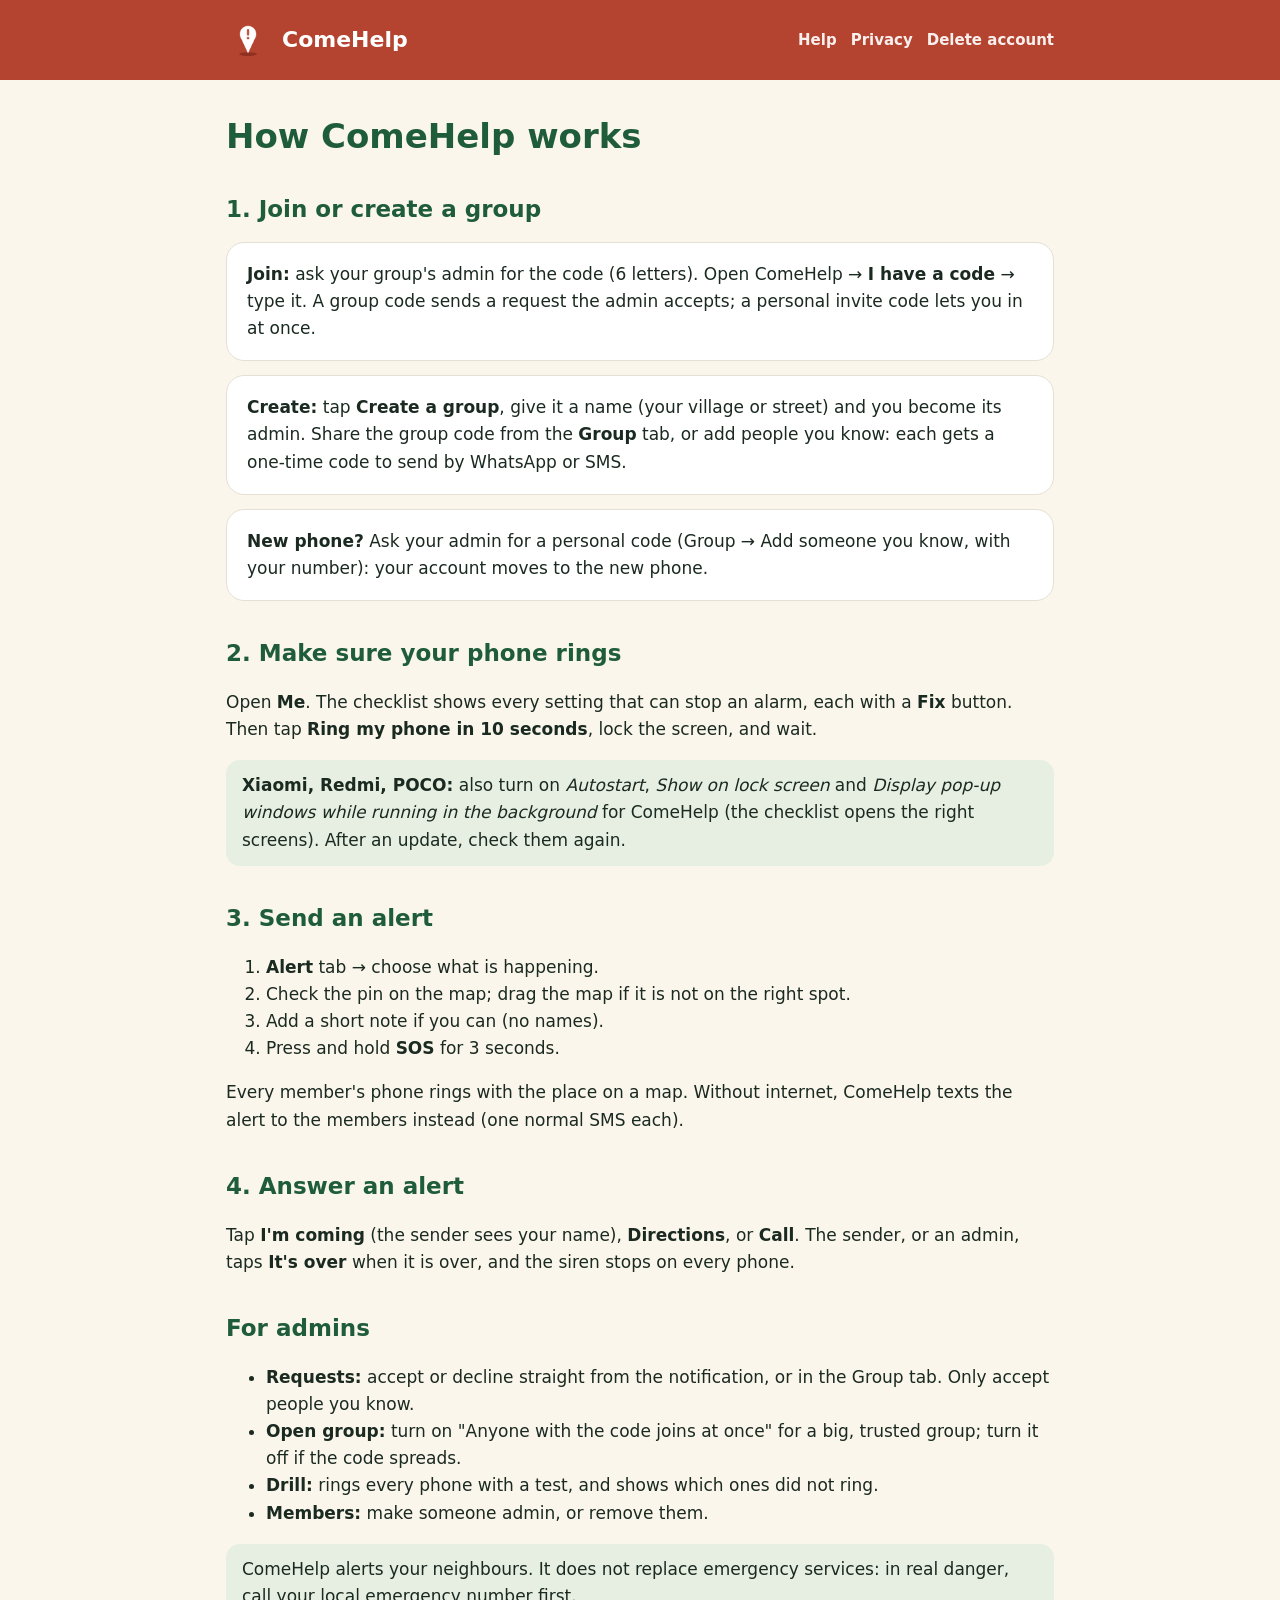
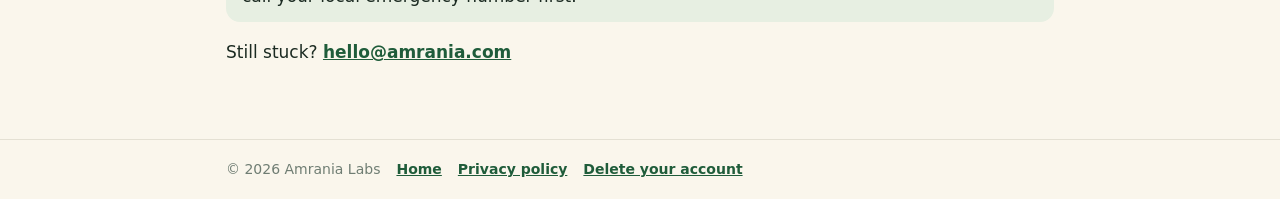
==== help.html @ ca57d13d "ComeHelp website: home, help, privacy policy, account deletion Co-Authored-By: Claude Opus 5.5 <nore" ====
<!doctype html>
<html lang="en">
<head>
<meta charset="utf-8">
<meta name="viewport" content="width=device-width, initial-scale=1">
<title>ComeHelp help</title>
<link rel="icon" href="icon-512.png">
<link rel="stylesheet" href="style.css">
</head>
<body>
<header><div class="in"><img src="icon-512.png" alt=""><a href="./">ComeHelp</a>
<nav><a href="help.html">Help</a><a href="privacy.html">Privacy</a><a href="delete-account.html">Delete account</a></nav></div></header>
<main>
<h1>How ComeHelp works</h1>

<h2>1. Join or create a group</h2>
<div class="card"><b>Join:</b> ask your group's admin for the code (6 letters). Open ComeHelp → <b>I have a code</b> → type it. A group code sends a request the admin accepts; a personal invite code lets you in at once.</div>
<div class="card"><b>Create:</b> tap <b>Create a group</b>, give it a name (your village or street) and you become its admin. Share the group code from the <b>Group</b> tab, or add people you know: each gets a one-time code to send by WhatsApp or SMS.</div>
<div class="card"><b>New phone?</b> Ask your admin for a personal code (Group → Add someone you know, with your number): your account moves to the new phone.</div>

<h2>2. Make sure your phone rings</h2>
<p>Open <b>Me</b>. The checklist shows every setting that can stop an alarm, each with a <b>Fix</b> button. Then tap <b>Ring my phone in 10 seconds</b>, lock the screen, and wait.</p>
<div class="note"><b>Xiaomi, Redmi, POCO:</b> also turn on <i>Autostart</i>, <i>Show on lock screen</i> and <i>Display pop-up windows while running in the background</i> for ComeHelp (the checklist opens the right screens). After an update, check them again.</div>

<h2>3. Send an alert</h2>
<ol>
<li><b>Alert</b> tab → choose what is happening.</li>
<li>Check the pin on the map; drag the map if it is not on the right spot.</li>
<li>Add a short note if you can (no names).</li>
<li>Press and hold <b>SOS</b> for 3 seconds.</li>
</ol>
<p>Every member's phone rings with the place on a map. Without internet, ComeHelp texts the alert to the members instead (one normal SMS each).</p>

<h2>4. Answer an alert</h2>
<p>Tap <b>I'm coming</b> (the sender sees your name), <b>Directions</b>, or <b>Call</b>. The sender, or an admin, taps <b>It's over</b> when it is over, and the siren stops on every phone.</p>

<h2>For admins</h2>
<ul>
<li><b>Requests:</b> accept or decline straight from the notification, or in the Group tab. Only accept people you know.</li>
<li><b>Open group:</b> turn on "Anyone with the code joins at once" for a big, trusted group; turn it off if the code spreads.</li>
<li><b>Drill:</b> rings every phone with a test, and shows which ones did not ring.</li>
<li><b>Members:</b> make someone admin, or remove them.</li>
</ul>

<p class="note">ComeHelp alerts your neighbours. It does not replace emergency services: in real danger, call your local emergency number first.</p>
<p>Still stuck? <a href="mailto:hello@amrania.com">hello@amrania.com</a></p>
</main>
<footer><div class="in"><span>© 2026 Amrania Labs</span><a href="./">Home</a><a href="privacy.html">Privacy policy</a><a href="delete-account.html">Delete your account</a></div></footer>
</body>
</html>
---- style.css ----
:root { --red: #b4442f; --green: #1f5c3a; --cream: #faf6ec; --ink: #1b2a21; --muted: #6f7d73; --line: #e4e0d3; --soft: #e7efe2; }
* { box-sizing: border-box; }
body { margin: 0; background: var(--cream); color: var(--ink); font: 17px/1.6 system-ui, -apple-system, "Segoe UI", Roboto, "Noto Sans Arabic", sans-serif; }
a { color: var(--green); font-weight: 600; }
header { background: var(--red); color: #fff; }
header .in { max-width: 860px; margin: 0 auto; padding: 18px 16px; display: flex; align-items: center; gap: 12px; }
header img { width: 44px; height: 44px; border-radius: 10px; }
header a { color: #fff; text-decoration: none; font-size: 22px; font-weight: 800; }
header nav { margin-inline-start: auto; display: flex; gap: 14px; flex-wrap: wrap; }
header nav a { font-size: 15px; font-weight: 600; opacity: .92; }
main { max-width: 860px; margin: 0 auto; padding: 28px 16px 56px; }
h1 { font-size: 34px; line-height: 1.2; margin: 8px 0 12px; color: var(--green); }
h2 { font-size: 23px; margin: 34px 0 10px; color: var(--green); }
h3 { font-size: 18px; margin: 22px 0 6px; }
.lead { font-size: 20px; color: var(--muted); }
.card { background: #fff; border: 1px solid var(--line); border-radius: 18px; padding: 18px 20px; margin: 14px 0; }
.grid { display: grid; grid-template-columns: repeat(auto-fit, minmax(230px, 1fr)); gap: 12px; }
.btn { display: inline-block; background: var(--green); color: #fff; padding: 14px 22px; border-radius: 999px; text-decoration: none; font-weight: 700; margin: 6px 8px 6px 0; }
.btn.alt { background: #fff; color: var(--green); border: 2px solid var(--green); }
.note { background: var(--soft); border-radius: 14px; padding: 12px 16px; }
table { width: 100%; border-collapse: collapse; font-size: 15px; }
th, td { text-align: start; padding: 8px 6px; border-bottom: 1px solid var(--line); vertical-align: top; }
footer { border-top: 1px solid var(--line); color: var(--muted); font-size: 14px; }
footer .in { max-width: 860px; margin: 0 auto; padding: 18px 16px; display: flex; gap: 16px; flex-wrap: wrap; }
[dir="rtl"] { font-family: "Noto Sans Arabic", system-ui, sans-serif; }
@media (max-width: 520px) { h1 { font-size: 28px; } header nav { width: 100%; margin: 0; } header .in { flex-wrap: wrap; } }
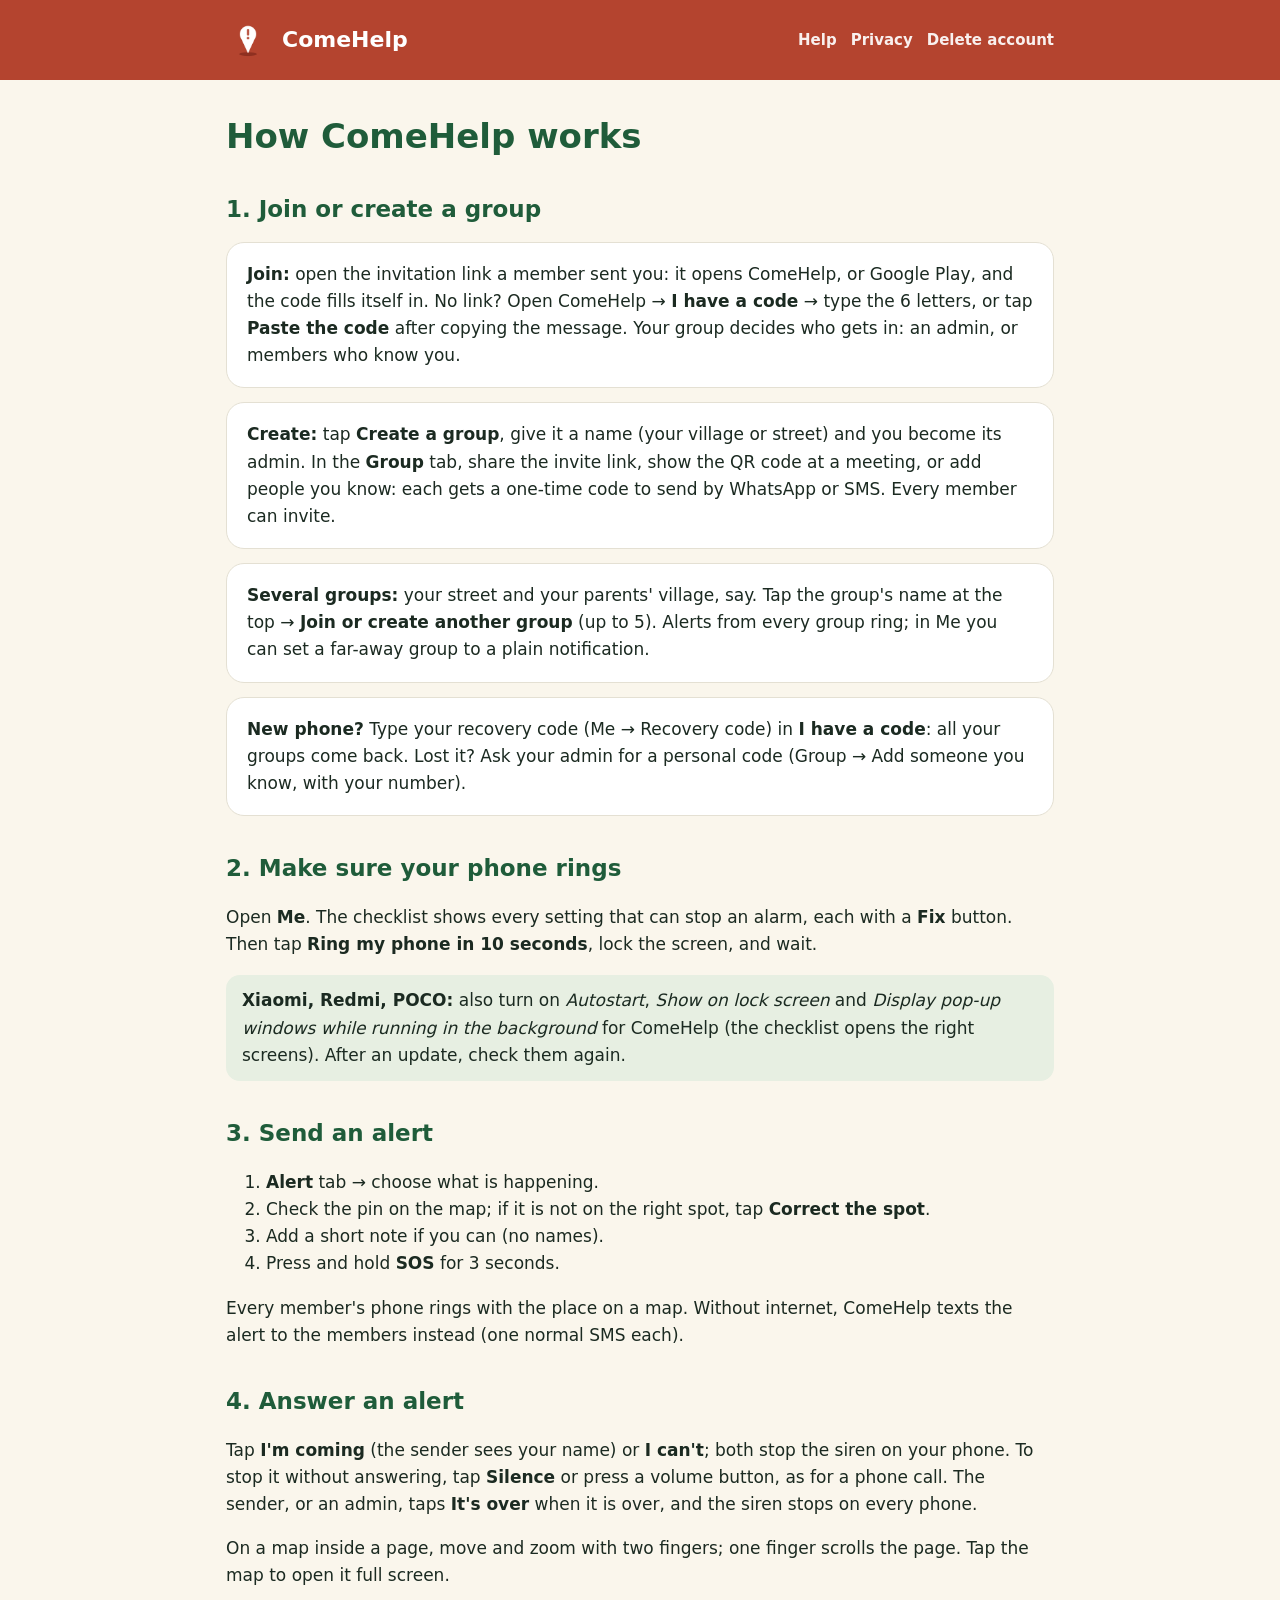
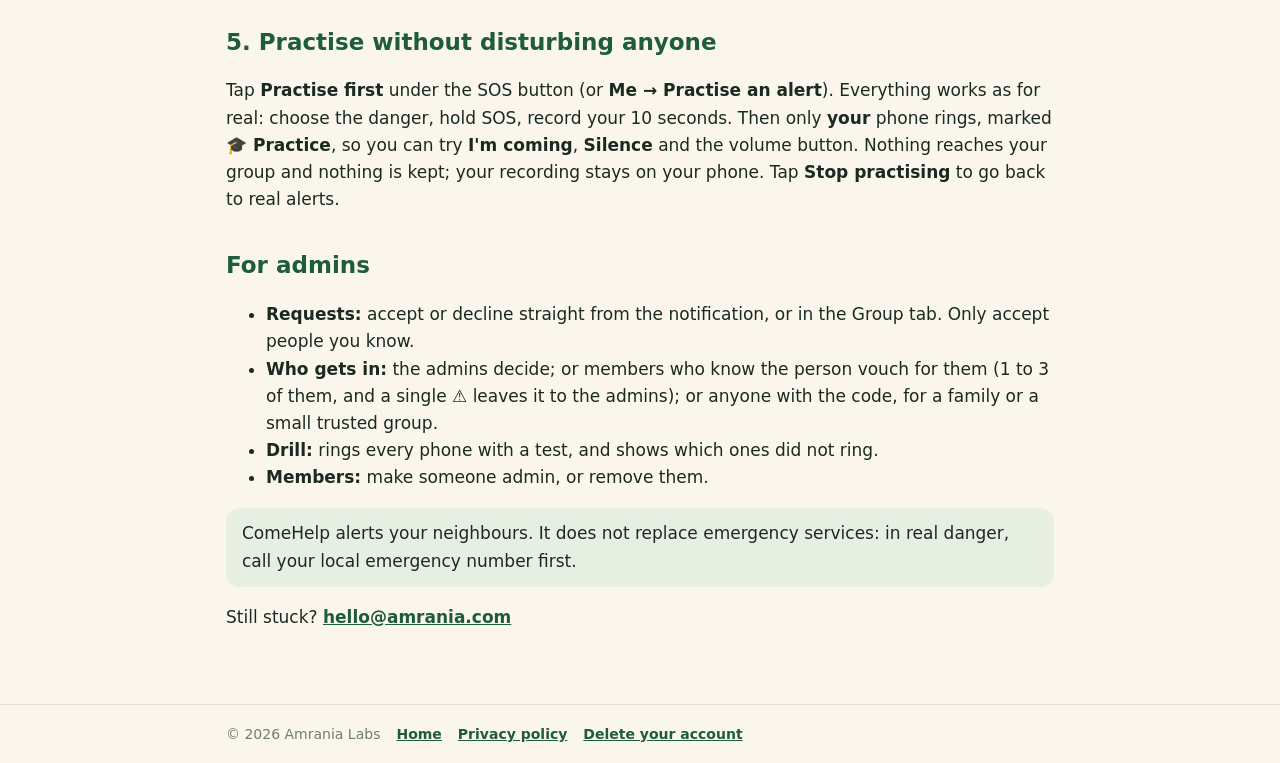
==== commit cd7a9d32: "1.2: join.html (invite links open the app with the code filled in), help for several groups, vouchin" ====
--- a/help.html
+++ b/help.html
@@ -14,9 +14,10 @@
 <h1>How ComeHelp works</h1>
 
 <h2>1. Join or create a group</h2>
-<div class="card"><b>Join:</b> ask your group's admin for the code (6 letters). Open ComeHelp → <b>I have a code</b> → type it. A group code sends a request the admin accepts; a personal invite code lets you in at once.</div>
-<div class="card"><b>Create:</b> tap <b>Create a group</b>, give it a name (your village or street) and you become its admin. Share the group code from the <b>Group</b> tab, or add people you know: each gets a one-time code to send by WhatsApp or SMS.</div>
-<div class="card"><b>New phone?</b> Ask your admin for a personal code (Group → Add someone you know, with your number): your account moves to the new phone.</div>
+<div class="card"><b>Join:</b> open the invitation link a member sent you: it opens ComeHelp, or Google Play, and the code fills itself in. No link? Open ComeHelp → <b>I have a code</b> → type the 6 letters, or tap <b>Paste the code</b> after copying the message. Your group decides who gets in: an admin, or members who know you.</div>
+<div class="card"><b>Create:</b> tap <b>Create a group</b>, give it a name (your village or street) and you become its admin. In the <b>Group</b> tab, share the invite link, show the QR code at a meeting, or add people you know: each gets a one-time code to send by WhatsApp or SMS. Every member can invite.</div>
+<div class="card"><b>Several groups:</b> your street and your parents' village, say. Tap the group's name at the top → <b>Join or create another group</b> (up to 5). Alerts from every group ring; in Me you can set a far-away group to a plain notification.</div>
+<div class="card"><b>New phone?</b> Type your recovery code (Me → Recovery code) in <b>I have a code</b>: all your groups come back. Lost it? Ask your admin for a personal code (Group → Add someone you know, with your number).</div>
 
 <h2>2. Make sure your phone rings</h2>
 <p>Open <b>Me</b>. The checklist shows every setting that can stop an alarm, each with a <b>Fix</b> button. Then tap <b>Ring my phone in 10 seconds</b>, lock the screen, and wait.</p>
@@ -25,19 +26,23 @@
 <h2>3. Send an alert</h2>
 <ol>
 <li><b>Alert</b> tab → choose what is happening.</li>
-<li>Check the pin on the map; drag the map if it is not on the right spot.</li>
+<li>Check the pin on the map; if it is not on the right spot, tap <b>Correct the spot</b>.</li>
 <li>Add a short note if you can (no names).</li>
 <li>Press and hold <b>SOS</b> for 3 seconds.</li>
 </ol>
 <p>Every member's phone rings with the place on a map. Without internet, ComeHelp texts the alert to the members instead (one normal SMS each).</p>
 
 <h2>4. Answer an alert</h2>
-<p>Tap <b>I'm coming</b> (the sender sees your name), <b>Directions</b>, or <b>Call</b>. The sender, or an admin, taps <b>It's over</b> when it is over, and the siren stops on every phone.</p>
+<p>Tap <b>I'm coming</b> (the sender sees your name) or <b>I can't</b>; both stop the siren on your phone. To stop it without answering, tap <b>Silence</b> or press a volume button, as for a phone call. The sender, or an admin, taps <b>It's over</b> when it is over, and the siren stops on every phone.</p>
+<p>On a map inside a page, move and zoom with two fingers; one finger scrolls the page. Tap the map to open it full screen.</p>
+
+<h2>5. Practise without disturbing anyone</h2>
+<p>Tap <b>Practise first</b> under the SOS button (or <b>Me → Practise an alert</b>). Everything works as for real: choose the danger, hold SOS, record your 10 seconds. Then only <b>your</b> phone rings, marked <b>🎓 Practice</b>, so you can try <b>I'm coming</b>, <b>Silence</b> and the volume button. Nothing reaches your group and nothing is kept; your recording stays on your phone. Tap <b>Stop practising</b> to go back to real alerts.</p>
 
 <h2>For admins</h2>
 <ul>
 <li><b>Requests:</b> accept or decline straight from the notification, or in the Group tab. Only accept people you know.</li>
-<li><b>Open group:</b> turn on "Anyone with the code joins at once" for a big, trusted group; turn it off if the code spreads.</li>
+<li><b>Who gets in:</b> the admins decide; or members who know the person vouch for them (1 to 3 of them, and a single ⚠ leaves it to the admins); or anyone with the code, for a family or a small trusted group.</li>
 <li><b>Drill:</b> rings every phone with a test, and shows which ones did not ring.</li>
 <li><b>Members:</b> make someone admin, or remove them.</li>
 </ul>
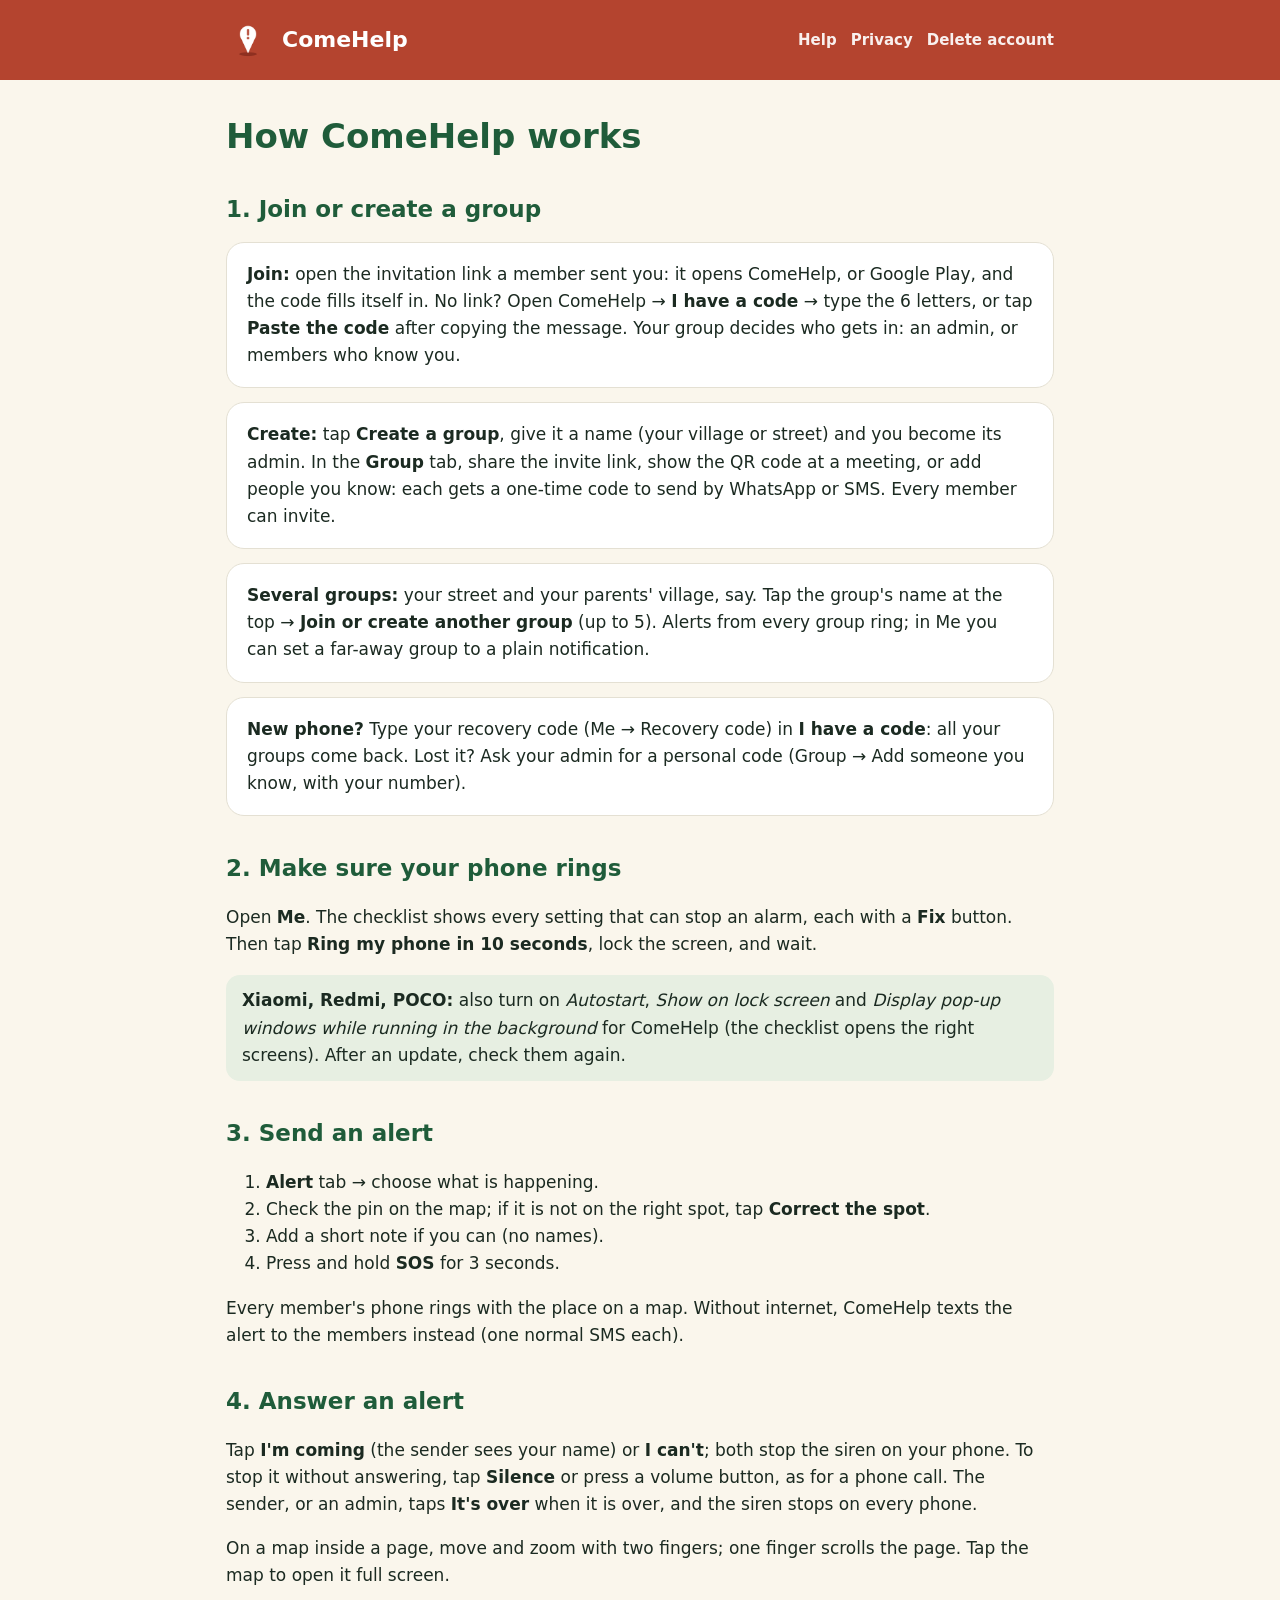
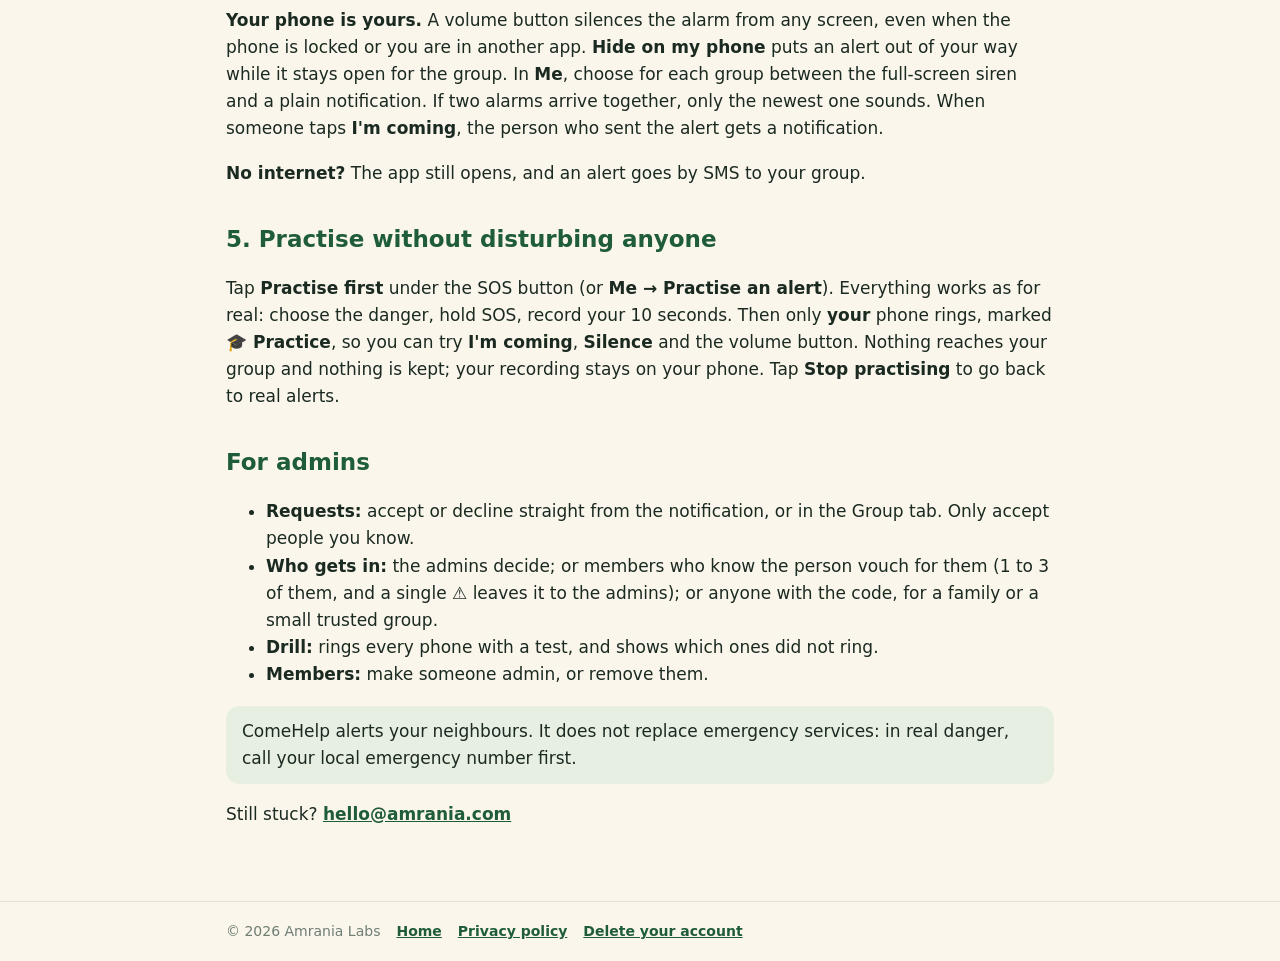
==== commit 84765ade: "Help: your phone is yours (volume button anywhere, hide an alert, siren or notification per group), " ====
--- a/help.html
+++ b/help.html
@@ -35,6 +35,8 @@
 <h2>4. Answer an alert</h2>
 <p>Tap <b>I'm coming</b> (the sender sees your name) or <b>I can't</b>; both stop the siren on your phone. To stop it without answering, tap <b>Silence</b> or press a volume button, as for a phone call. The sender, or an admin, taps <b>It's over</b> when it is over, and the siren stops on every phone.</p>
 <p>On a map inside a page, move and zoom with two fingers; one finger scrolls the page. Tap the map to open it full screen.</p>
+<p><b>Your phone is yours.</b> A volume button silences the alarm from any screen, even when the phone is locked or you are in another app. <b>Hide on my phone</b> puts an alert out of your way while it stays open for the group. In <b>Me</b>, choose for each group between the full-screen siren and a plain notification. If two alarms arrive together, only the newest one sounds. When someone taps <b>I'm coming</b>, the person who sent the alert gets a notification.</p>
+<p><b>No internet?</b> The app still opens, and an alert goes by SMS to your group.</p>
 
 <h2>5. Practise without disturbing anyone</h2>
 <p>Tap <b>Practise first</b> under the SOS button (or <b>Me → Practise an alert</b>). Everything works as for real: choose the danger, hold SOS, record your 10 seconds. Then only <b>your</b> phone rings, marked <b>🎓 Practice</b>, so you can try <b>I'm coming</b>, <b>Silence</b> and the volume button. Nothing reaches your group and nothing is kept; your recording stays on your phone. Tap <b>Stop practising</b> to go back to real alerts.</p>
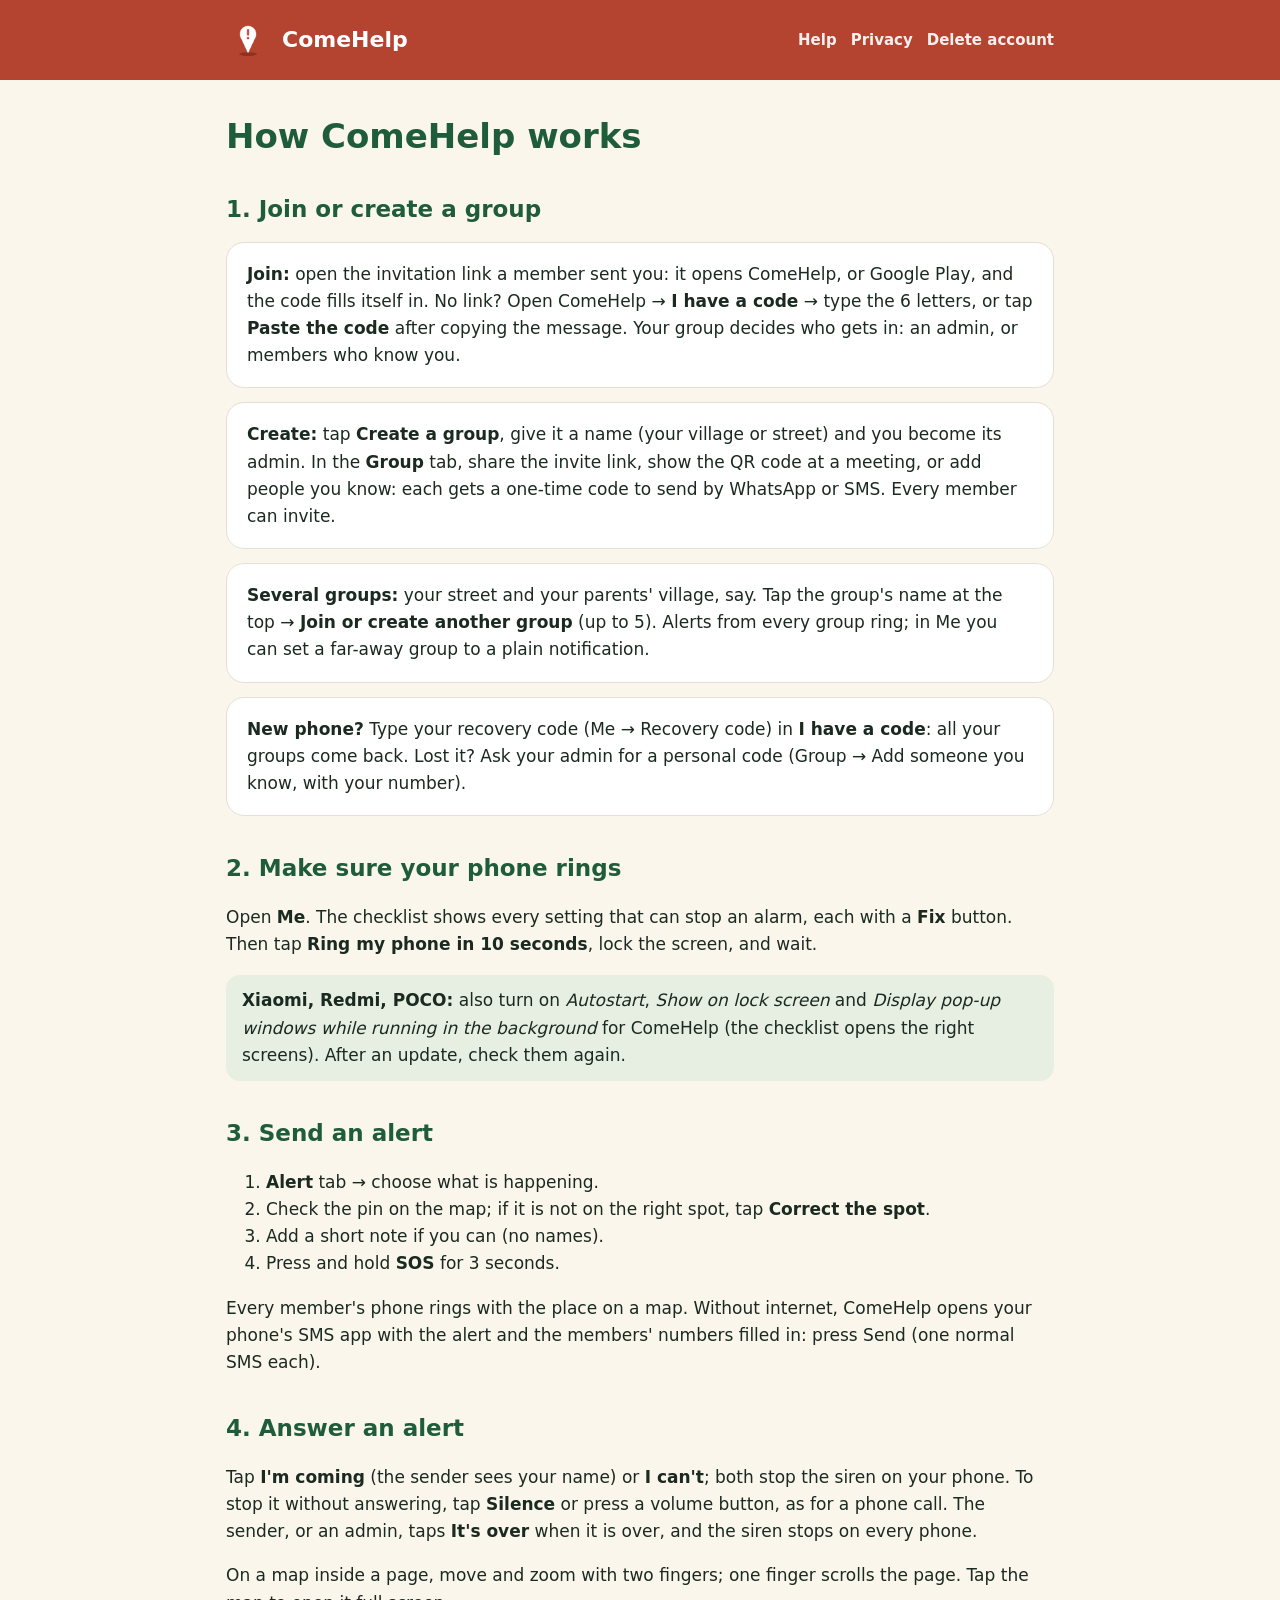
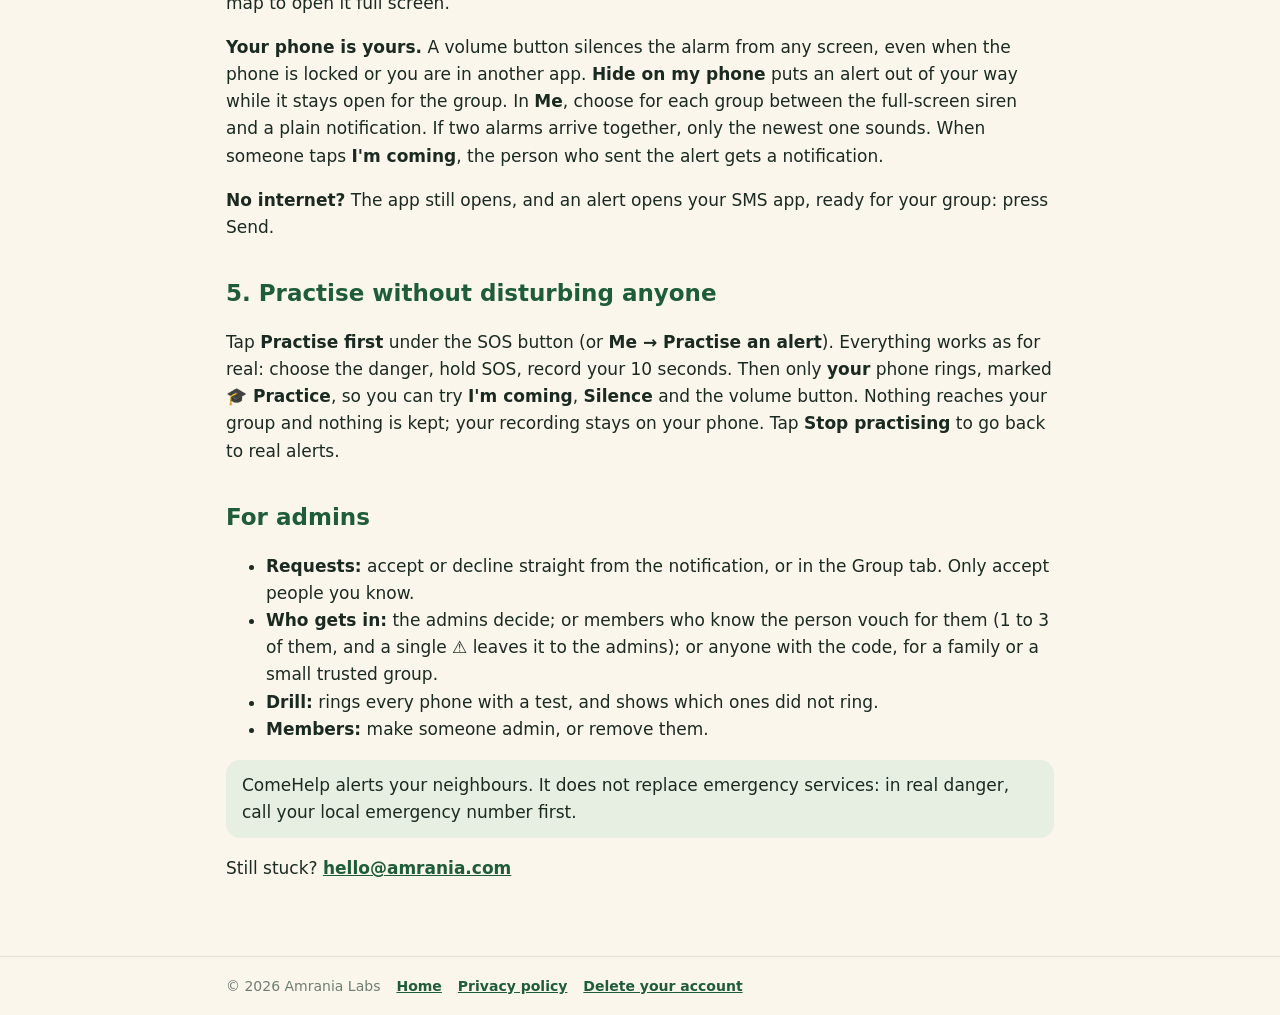
==== commit c9b44201: "1.2.4: with no internet ComeHelp opens the phone's SMS app filled in; no SMS permission (help, home," ====
--- a/help.html
+++ b/help.html
@@ -30,13 +30,13 @@
 <li>Add a short note if you can (no names).</li>
 <li>Press and hold <b>SOS</b> for 3 seconds.</li>
 </ol>
-<p>Every member's phone rings with the place on a map. Without internet, ComeHelp texts the alert to the members instead (one normal SMS each).</p>
+<p>Every member's phone rings with the place on a map. Without internet, ComeHelp opens your phone's SMS app with the alert and the members' numbers filled in: press Send (one normal SMS each).</p>
 
 <h2>4. Answer an alert</h2>
 <p>Tap <b>I'm coming</b> (the sender sees your name) or <b>I can't</b>; both stop the siren on your phone. To stop it without answering, tap <b>Silence</b> or press a volume button, as for a phone call. The sender, or an admin, taps <b>It's over</b> when it is over, and the siren stops on every phone.</p>
 <p>On a map inside a page, move and zoom with two fingers; one finger scrolls the page. Tap the map to open it full screen.</p>
 <p><b>Your phone is yours.</b> A volume button silences the alarm from any screen, even when the phone is locked or you are in another app. <b>Hide on my phone</b> puts an alert out of your way while it stays open for the group. In <b>Me</b>, choose for each group between the full-screen siren and a plain notification. If two alarms arrive together, only the newest one sounds. When someone taps <b>I'm coming</b>, the person who sent the alert gets a notification.</p>
-<p><b>No internet?</b> The app still opens, and an alert goes by SMS to your group.</p>
+<p><b>No internet?</b> The app still opens, and an alert opens your SMS app, ready for your group: press Send.</p>
 
 <h2>5. Practise without disturbing anyone</h2>
 <p>Tap <b>Practise first</b> under the SOS button (or <b>Me → Practise an alert</b>). Everything works as for real: choose the danger, hold SOS, record your 10 seconds. Then only <b>your</b> phone rings, marked <b>🎓 Practice</b>, so you can try <b>I'm coming</b>, <b>Silence</b> and the volume button. Nothing reaches your group and nothing is kept; your recording stays on your phone. Tap <b>Stop practising</b> to go back to real alerts.</p>
